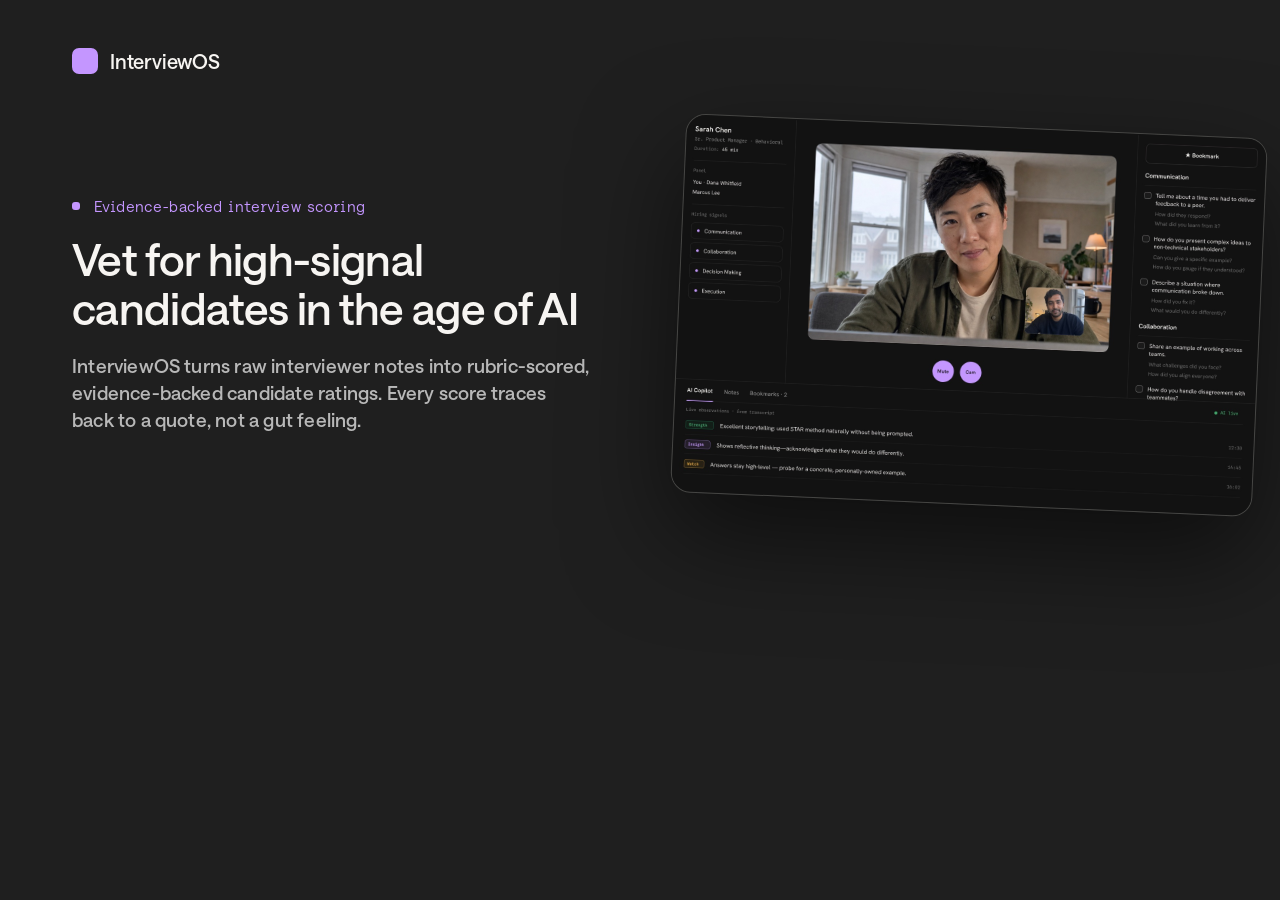
==== assets/og/source.html @ f405ca2c "seo optimized and mobile optimized and spacing is fixed" ====
<!DOCTYPE html>
<html>
<head>
<meta charset="utf-8">
<title>OG image source — regenerate via headless screenshot at 1200x630</title>
<link rel="stylesheet" href="../../css/tokens.css">
<style>
  html, body { margin: 0; padding: 0; }
  body {
    width: 1200px;
    height: 630px;
    background: #1F1F1F;
    font-family: var(--font-body);
    overflow: hidden;
    position: relative;
  }
  .wrap {
    position: relative;
    width: 1200px;
    height: 630px;
    display: flex;
    align-items: center;
    padding: 0 72px;
    box-sizing: border-box;
  }
  .brand {
    position: absolute;
    top: 48px;
    left: 72px;
    display: flex;
    align-items: center;
    gap: 12px;
  }
  .brand__dot { width: 26px; height: 26px; border-radius: 7px; background: #C496FF; }
  .brand__word {
    font-family: var(--font-display);
    font-size: 20px;
    letter-spacing: -0.01em;
    color: #F7F5F2;
  }
  .copy { width: 560px; }
  .eyebrow {
    display: flex;
    align-items: center;
    gap: 14px;
    margin-bottom: 20px;
  }
  .eyebrow__dot { width: 8px; height: 8px; border-radius: 3px; background: #C496FF; }
  .eyebrow__label {
    font-family: var(--font-mono);
    font-size: 15px;
    color: #C496FF;
    letter-spacing: 0.01em;
  }
  h1 {
    margin: 0 0 20px;
    font-family: var(--font-display);
    font-weight: 500;
    font-size: 44px;
    line-height: 1.12;
    letter-spacing: -0.015em;
    color: #F7F5F2;
  }
  p {
    margin: 0;
    font-family: var(--font-body);
    font-size: 19px;
    line-height: 1.4;
    letter-spacing: 0.01em;
    color: #B8B8B8;
    max-width: 520px;
  }
  .shot {
    position: absolute;
    right: -60px;
    top: 50%;
    transform: translateY(-50%) rotate(2.5deg);
    width: 580px;
    border-radius: 20px;
    overflow: hidden;
    border: 1px solid #454543;
    box-shadow: 0 40px 100px rgba(0,0,0,0.55);
  }
  .shot img { display: block; width: 100%; }
</style>
</head>
<body>
  <div class="wrap">
    <div class="brand"><span class="brand__dot"></span><span class="brand__word">InterviewOS</span></div>
    <div class="copy">
      <div class="eyebrow"><span class="eyebrow__dot"></span><span class="eyebrow__label">Evidence-backed interview scoring</span></div>
      <h1>Vet for high-signal candidates in the age of AI</h1>
      <p>InterviewOS turns raw interviewer notes into rubric-scored, evidence-backed candidate ratings. Every score traces back to a quote, not a gut feeling.</p>
    </div>
    <div class="shot"><img src="../screens/interview-behavioral.jpg"></div>
  </div>
</body>
</html>
---- css/tokens.css ----
/* =====================================================================
   Blueprint Design System — Colors & Typography
   Source of truth: Blueprint Brand Guidelines v2.0 (Mar 2026)
   Designed by EMME & CO
   ===================================================================== */

/* ---------- FONTS ---------- */
@font-face {
  font-family: "Saans";
  src: url("../fonts/Saans-Medium.otf") format("opentype");
  font-weight: 500;
  font-style: normal;
  font-display: swap;
}
@font-face {
  font-family: "Saans SemiMono";
  src: url("../fonts/SaansSemiMono-Regular.otf") format("opentype");
  font-weight: 400;
  font-style: normal;
  font-display: swap;
}
@font-face {
  font-family: "PP Telegraf";
  src: url("../fonts/PPTelegraf-Regular.otf") format("opentype");
  font-weight: 400;
  font-style: normal;
  font-display: swap;
}

:root {
  /* =============== CORE PALETTE =============== */
  --bp-primary-1: #1B1B1B;
  --bp-primary-2: #383838;
  --bp-primary-3: #6B6B6B;
  --bp-primary-4: #808080;
  --bp-primary-5: #B8B8B8;
  --bp-primary-6: #DBDBDB;
  --bp-primary-7: #EDEDED;
  --bp-primary-8: #F7F5F2;

  --bp-accent-1: #C496FF;
  --bp-accent-2: #8942E4;
  --bp-accent-3: #E2FFDB;
  --bp-accent-4: #A1D8C0;

  --bp-surface-charcoal: #1F1F1F;
  --bp-surface-card: #1B1B1B;
  --bp-surface-elevated: #242424;
  --bp-surface-light: #F7F5F2;
  --bp-stroke: #454543;
  --bp-stroke-subtle: #666663;

  /* =============== SEMANTIC — DARK MODE (default) =============== */
  --bg:            var(--bp-surface-charcoal);
  --bg-card:       var(--bp-surface-card);
  --bg-elevated:   var(--bp-surface-elevated);

  --fg:            var(--bp-primary-8);
  --fg-muted:      #929292;
  --fg-subtle:     var(--bp-primary-3);
  --fg-inverse:    var(--bp-primary-1);

  --accent:        var(--bp-accent-1);
  --accent-strong: var(--bp-accent-2);
  --accent-soft:   var(--bp-accent-3);
  --accent-sage:   var(--bp-accent-4);

  --border:        var(--bp-stroke);
  --border-subtle: rgba(247,245,242,0.08);

  --glass-dark:    rgba(36,36,36,0.6);
  --glass-light:   rgba(247,245,242,1);

  /* =============== TYPOGRAPHY =============== */
  --font-display:  "Saans", "PP Telegraf", "Inter", ui-sans-serif, system-ui, sans-serif;
  --font-body:     "Saans", "Inter", ui-sans-serif, system-ui, sans-serif;
  --font-mono:     "Saans SemiMono", ui-monospace, "SF Mono", Menlo, monospace;

  --fs-xs:    12px;
  --fs-sm:    14px;
  --fs-base:  16px;
  --fs-md:    20px;
  --fs-lg:    24px;
  --fs-xl:    32px;
  --fs-2xl:   40px;
  --fs-3xl:   64px;
  --fs-4xl:   90px;
  --fs-5xl:   120px;

  --lh-tight:   1.0;
  --lh-snug:    1.1;
  --lh-normal:  1.2;
  --lh-relaxed: 1.5;

  --tr-tight:  -0.01em;
  --tr-normal:  0;
  --tr-wide:    0.01em;
  --tr-mono:    0.02em;

  /* =============== SPACING =============== */
  --sp-0:  0;
  --sp-1:  4px;
  --sp-2:  8px;
  --sp-3:  12px;
  --sp-4:  16px;
  --sp-5:  24px;
  --sp-6:  32px;
  --sp-7:  48px;
  --sp-8:  64px;
  --sp-9:  96px;
  --sp-10: 128px;

  --layout-margin-min: 4%;
  --layout-margin-max: 5%;

  /* =============== RADII =============== */
  --radius-sm:   4px;
  --radius-md:   8px;
  --radius-lg:   12px;
  --radius-xl:   16px;
  --radius-2xl:  20px;
  --radius-3xl:  24px;
  --radius-pill: 999px;

  /* =============== SHADOW / ELEVATION =============== */
  --shadow-sm: 0 1px 2px rgba(0,0,0,0.25);
  --shadow-md: 0 8px 24px rgba(0,0,0,0.35);
  --shadow-lg: 0 24px 80px rgba(0,0,0,0.45);
  --backdrop-blur: blur(10px);
  --backdrop-blur-lg: blur(40px);

  /* =============== MOTION =============== */
  --ease-brand: cubic-bezier(0.22, 1, 0.36, 1);
  --dur-fast:   120ms;
  --dur-base:   220ms;
  --dur-slow:   420ms;
}
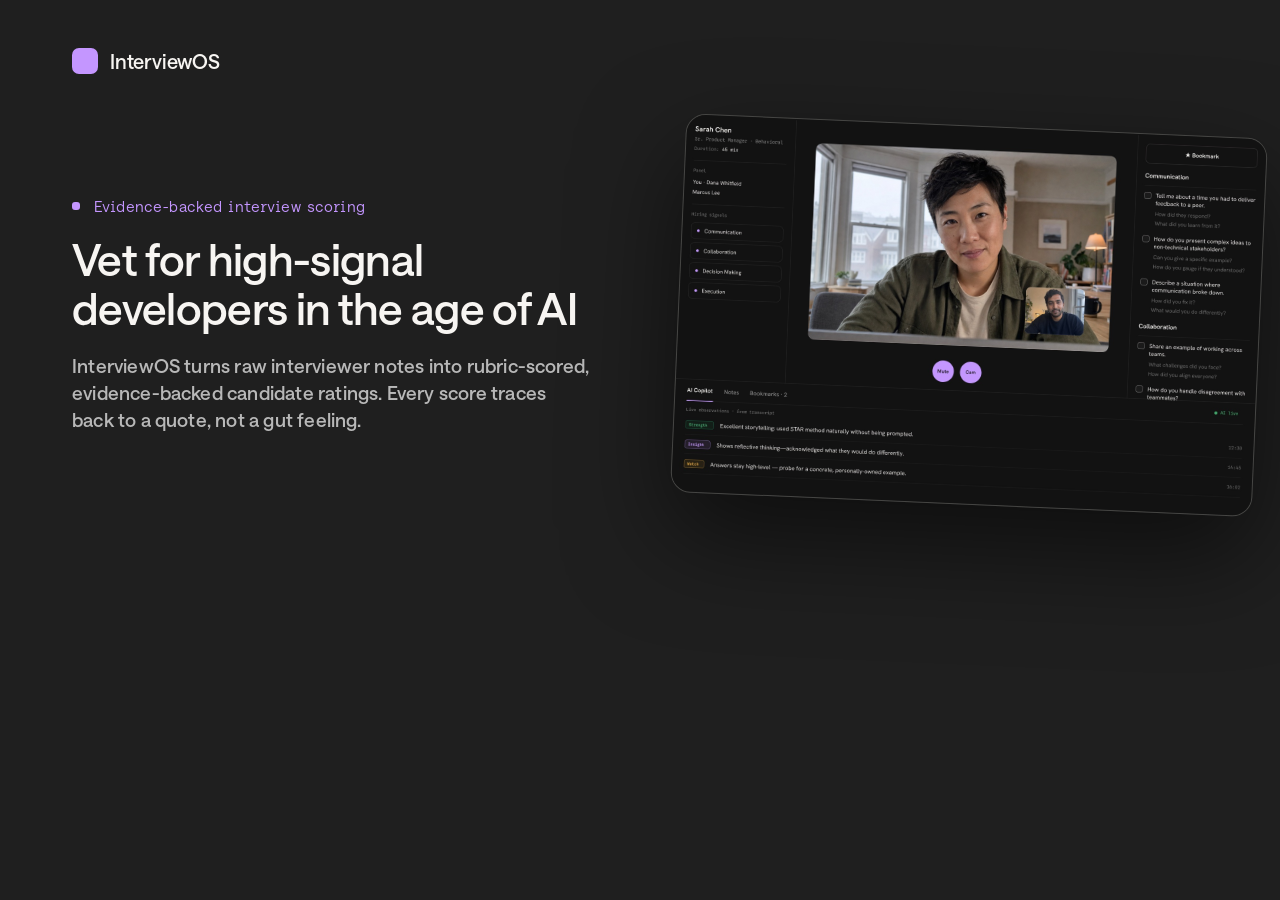
==== commit c825b15c: "changed copy" ====
--- a/assets/og/source.html
+++ b/assets/og/source.html
@@ -89,7 +89,7 @@
     <div class="brand"><span class="brand__dot"></span><span class="brand__word">InterviewOS</span></div>
     <div class="copy">
       <div class="eyebrow"><span class="eyebrow__dot"></span><span class="eyebrow__label">Evidence-backed interview scoring</span></div>
-      <h1>Vet for high-signal candidates in the age of AI</h1>
+      <h1>Vet for high-signal developers in the age of AI</h1>
       <p>InterviewOS turns raw interviewer notes into rubric-scored, evidence-backed candidate ratings. Every score traces back to a quote, not a gut feeling.</p>
     </div>
     <div class="shot"><img src="../screens/interview-behavioral.jpg"></div>
